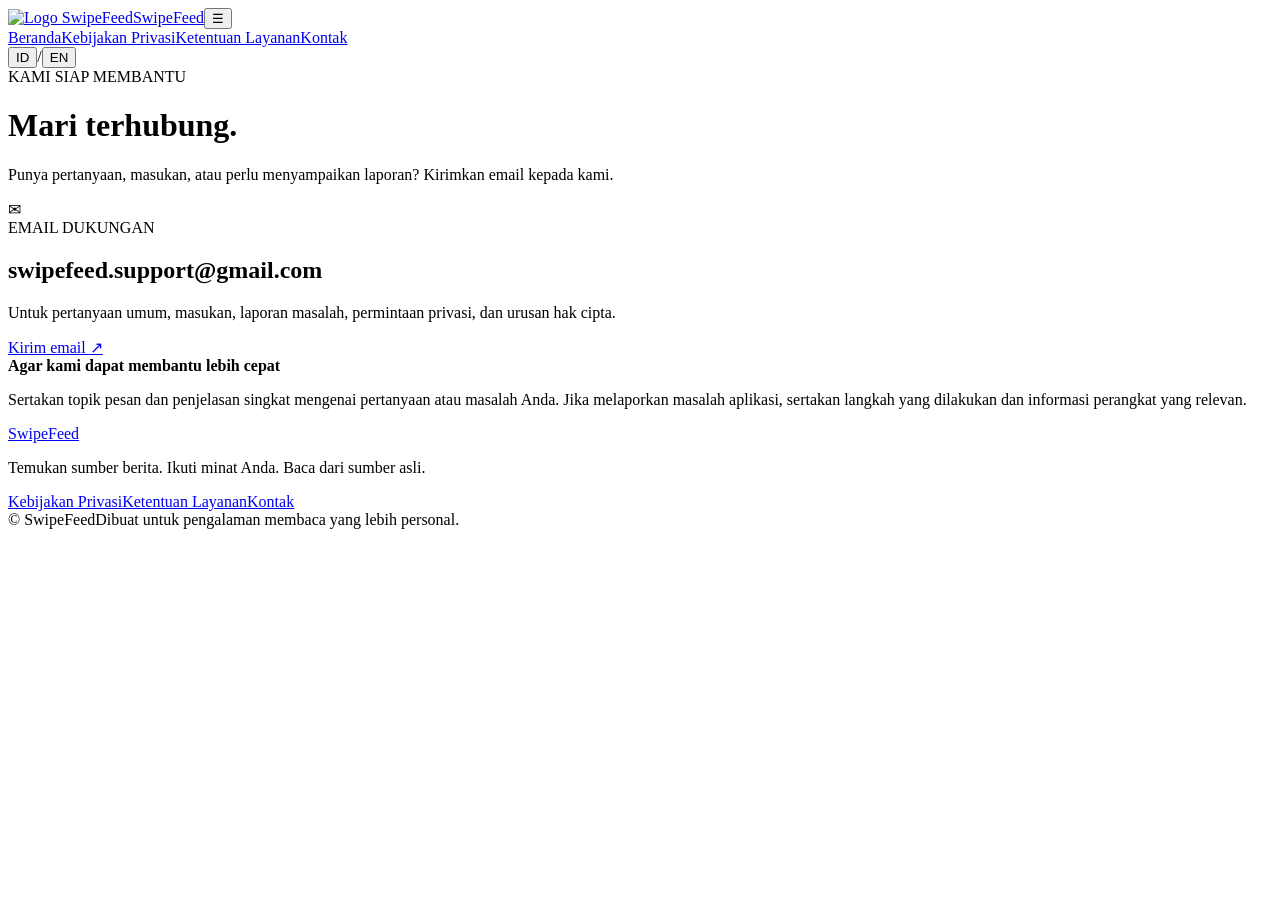
==== contact.html @ 6295bd72 "Add files via upload" ====
<!doctype html><html lang="id"><head><meta charset="utf-8"><meta name="viewport" content="width=device-width, initial-scale=1"><meta name="theme-color" content="#ff6900"><meta name="description" content="Hubungi tim SwipeFeed."><title>Contact — SwipeFeed</title><link rel="icon" type="image/webp" href="assets/swipefeed-logo.webp"><link rel="stylesheet" href="assets/style.css"><script defer src="assets/site.js"></script></head><body>
<header class="site-header"><a class="brand" href="index.html"><img src="assets/swipefeed-logo.webp" alt="Logo SwipeFeed"><span>SwipeFeed</span></a><button class="menu-toggle" aria-label="Open navigation" aria-expanded="false">☰</button><nav class="main-nav"><a href="index.html" data-i18n="nav_home">Beranda</a><a href="privacy.html" data-i18n="nav_privacy">Kebijakan Privasi</a><a href="terms.html" data-i18n="nav_terms">Ketentuan Layanan</a><a class="active" href="contact.html" data-i18n="nav_contact">Kontak</a></nav><div class="language-switch"><button data-lang="id" class="selected">ID</button><span>/</span><button data-lang="en">EN</button></div></header>
<main class="contact-wrap wrap"><div class="legal-intro"><div class="eyebrow" data-i18n="contact_eyebrow">KAMI SIAP MEMBANTU</div><h1 data-i18n="contact_title">Mari terhubung.</h1><p data-i18n="contact_intro">Punya pertanyaan, masukan, atau perlu menyampaikan laporan? Kirimkan email kepada kami.</p></div><section class="contact-card"><div class="contact-symbol">✉</div><div><span class="contact-label" data-i18n="email_label">EMAIL DUKUNGAN</span><h2>swipefeed.support@gmail.com</h2><p data-i18n="email_desc">Untuk pertanyaan umum, masukan, laporan masalah, permintaan privasi, dan urusan hak cipta.</p><a class="button button-primary" href="mailto:swipefeed.support@gmail.com" data-i18n="send_email">Kirim email <span aria-hidden="true">↗</span></a></div></section><div class="contact-note"><strong data-i18n="contact_note_title">Agar kami dapat membantu lebih cepat</strong><p data-i18n="contact_note_desc">Sertakan topik pesan dan penjelasan singkat mengenai pertanyaan atau masalah Anda. Jika melaporkan masalah aplikasi, sertakan langkah yang dilakukan dan informasi perangkat yang relevan.</p></div></main>
<footer class="site-footer"><div class="wrap footer-main"><a class="brand footer-brand" href="index.html"><img src="assets/swipefeed-logo.webp" alt=""><span>SwipeFeed</span></a><p data-i18n="footer_desc">Temukan sumber berita. Ikuti minat Anda. Baca dari sumber asli.</p><div class="footer-links"><a href="privacy.html" data-i18n="nav_privacy">Kebijakan Privasi</a><a href="terms.html" data-i18n="nav_terms">Ketentuan Layanan</a><a href="contact.html" data-i18n="nav_contact">Kontak</a></div></div><div class="wrap footer-bottom"><span>© <span id="year"></span> SwipeFeed</span><span data-i18n="footer_rights">Dibuat untuk pengalaman membaca yang lebih personal.</span></div></footer></body></html>
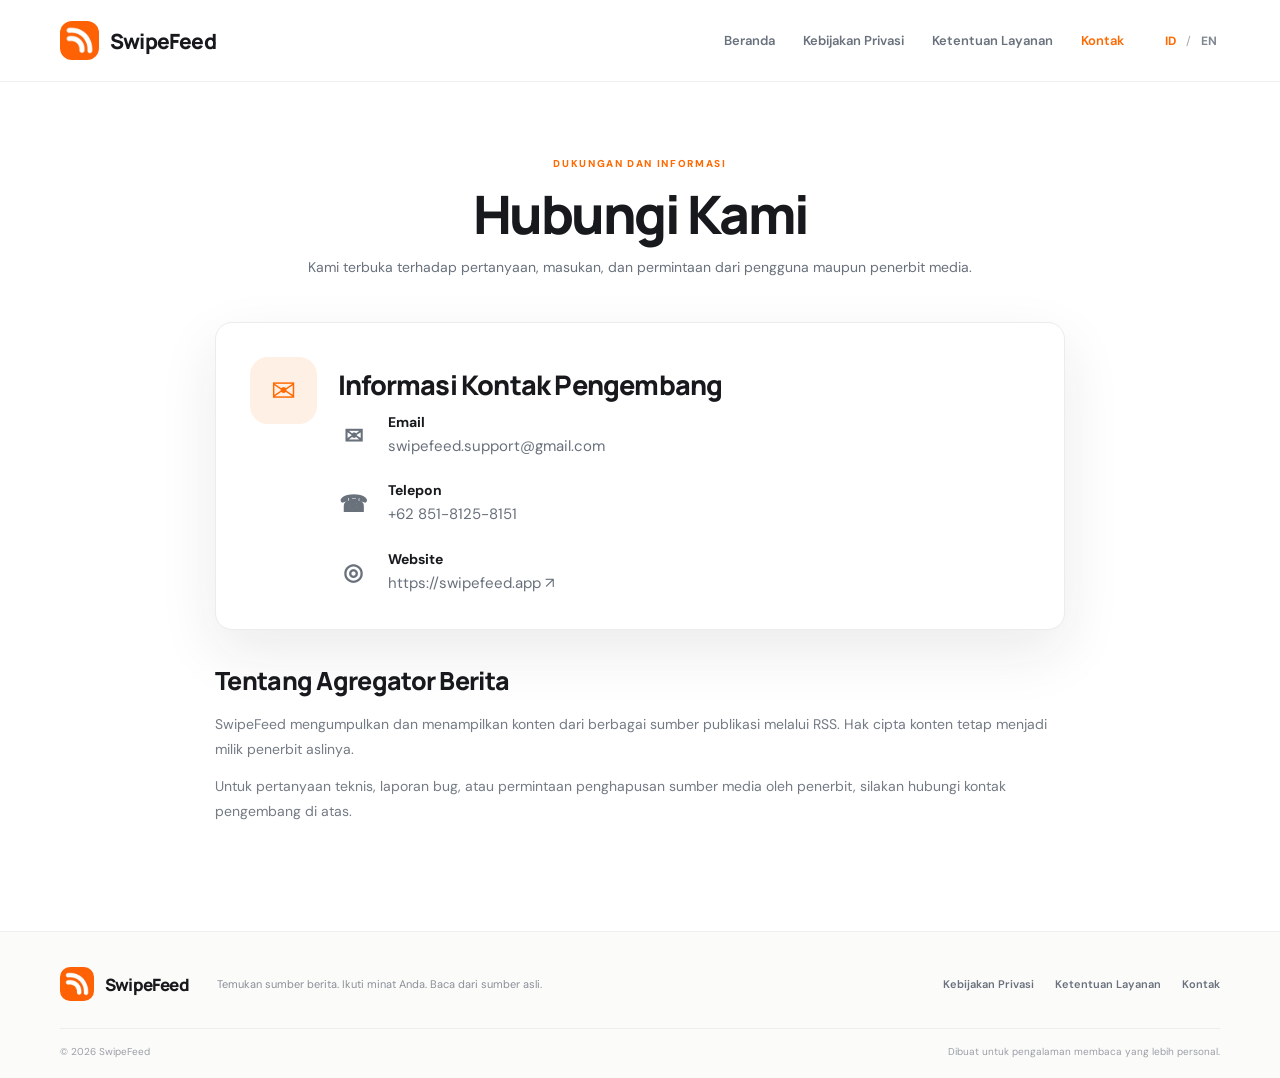
==== commit aec36087: "Add files via upload" ====
--- a/contact.html
+++ b/contact.html
@@ -1,4 +1,4 @@
 <!doctype html><html lang="id"><head><meta charset="utf-8"><meta name="viewport" content="width=device-width, initial-scale=1"><meta name="theme-color" content="#ff6900"><meta name="description" content="Hubungi tim SwipeFeed."><title>Contact — SwipeFeed</title><link rel="icon" type="image/webp" href="assets/swipefeed-logo.webp"><link rel="stylesheet" href="assets/style.css"><script defer src="assets/site.js"></script></head><body>
 <header class="site-header"><a class="brand" href="index.html"><img src="assets/swipefeed-logo.webp" alt="Logo SwipeFeed"><span>SwipeFeed</span></a><button class="menu-toggle" aria-label="Open navigation" aria-expanded="false">☰</button><nav class="main-nav"><a href="index.html" data-i18n="nav_home">Beranda</a><a href="privacy.html" data-i18n="nav_privacy">Kebijakan Privasi</a><a href="terms.html" data-i18n="nav_terms">Ketentuan Layanan</a><a class="active" href="contact.html" data-i18n="nav_contact">Kontak</a></nav><div class="language-switch"><button data-lang="id" class="selected">ID</button><span>/</span><button data-lang="en">EN</button></div></header>
-<main class="contact-wrap wrap"><div class="legal-intro"><div class="eyebrow" data-i18n="contact_eyebrow">KAMI SIAP MEMBANTU</div><h1 data-i18n="contact_title">Mari terhubung.</h1><p data-i18n="contact_intro">Punya pertanyaan, masukan, atau perlu menyampaikan laporan? Kirimkan email kepada kami.</p></div><section class="contact-card"><div class="contact-symbol">✉</div><div><span class="contact-label" data-i18n="email_label">EMAIL DUKUNGAN</span><h2>swipefeed.support@gmail.com</h2><p data-i18n="email_desc">Untuk pertanyaan umum, masukan, laporan masalah, permintaan privasi, dan urusan hak cipta.</p><a class="button button-primary" href="mailto:swipefeed.support@gmail.com" data-i18n="send_email">Kirim email <span aria-hidden="true">↗</span></a></div></section><div class="contact-note"><strong data-i18n="contact_note_title">Agar kami dapat membantu lebih cepat</strong><p data-i18n="contact_note_desc">Sertakan topik pesan dan penjelasan singkat mengenai pertanyaan atau masalah Anda. Jika melaporkan masalah aplikasi, sertakan langkah yang dilakukan dan informasi perangkat yang relevan.</p></div></main>
+<main class="contact-wrap wrap"><div class="legal-intro"><div class="eyebrow" data-i18n="contact_eyebrow">DUKUNGAN DAN INFORMASI</div><h1 data-i18n="contact_title">Hubungi Kami</h1><p data-i18n="contact_intro">Kami terbuka terhadap pertanyaan, masukan, dan permintaan dari pengguna maupun penerbit media.</p></div><section class="contact-card"><div class="contact-symbol" aria-hidden="true">✉</div><div class="contact-card-content"><h2 class="contact-section-title" data-i18n="contact_details_title">Informasi Kontak Pengembang</h2><div class="contact-methods"><div class="contact-method"><span class="contact-method-icon" aria-hidden="true">✉</span><div><span class="contact-label" data-i18n="email_label">Email</span><a class="contact-value" href="mailto:swipefeed.support@gmail.com">swipefeed.support@gmail.com</a></div></div><div class="contact-method"><span class="contact-method-icon" aria-hidden="true">☎</span><div><span class="contact-label" data-i18n="phone_label">Telepon</span><a class="contact-value" href="tel:+6285181258151">+62 851-8125-8151</a></div></div><div class="contact-method"><span class="contact-method-icon" aria-hidden="true">◎</span><div><span class="contact-label" data-i18n="website_label">Website</span><a class="contact-value" href="https://swipefeed.app" target="_blank" rel="noopener noreferrer">https://swipefeed.app <span aria-hidden="true">↗</span></a></div></div></div></div></section><section class="contact-note"><h2 data-i18n="about_aggregator_title">Tentang Agregator Berita</h2><p data-i18n="about_aggregator_desc">SwipeFeed mengumpulkan dan menampilkan konten dari berbagai sumber publikasi melalui RSS. Hak cipta konten tetap menjadi milik penerbit aslinya.</p><p data-i18n="publisher_contact_desc">Untuk pertanyaan teknis, laporan bug, atau permintaan penghapusan sumber media oleh penerbit, silakan hubungi kontak pengembang di atas.</p></section></main>
 <footer class="site-footer"><div class="wrap footer-main"><a class="brand footer-brand" href="index.html"><img src="assets/swipefeed-logo.webp" alt=""><span>SwipeFeed</span></a><p data-i18n="footer_desc">Temukan sumber berita. Ikuti minat Anda. Baca dari sumber asli.</p><div class="footer-links"><a href="privacy.html" data-i18n="nav_privacy">Kebijakan Privasi</a><a href="terms.html" data-i18n="nav_terms">Ketentuan Layanan</a><a href="contact.html" data-i18n="nav_contact">Kontak</a></div></div><div class="wrap footer-bottom"><span>© <span id="year"></span> SwipeFeed</span><span data-i18n="footer_rights">Dibuat untuk pengalaman membaca yang lebih personal.</span></div></footer></body></html>
--- a/assets/style.css
+++ b/assets/style.css
@@ -0,0 +1,26 @@
+@import url('https://fonts.googleapis.com/css2?family=DM+Sans:wght@400;500;600;700&family=Manrope:wght@400;500;600;700;800&display=swap');
+:root{--orange:#ff6900;--orange-dark:#e95f00;--ink:#17191d;--muted:#69717c;--line:#e9e9e9;--soft:#f7f7f6;--white:#fff;--navy:#171b28;--max:1160px;--shadow:0 22px 60px rgba(28,30,35,.09)}
+*{box-sizing:border-box}html{scroll-behavior:smooth}body{margin:0;background:#fff;color:var(--ink);font-family:'DM Sans',Arial,sans-serif;-webkit-font-smoothing:antialiased}a{color:inherit;text-decoration:none}.wrap{width:min(var(--max),calc(100% - 48px));margin-inline:auto}.site-header{height:82px;padding:0 max(24px,calc((100vw - var(--max))/2));display:flex;align-items:center;gap:38px;border-bottom:1px solid rgba(20,20,20,.06);background:rgba(255,255,255,.94);position:sticky;top:0;z-index:20;backdrop-filter:blur(16px)}.brand{display:inline-flex;align-items:center;gap:11px;font:800 21px Manrope,sans-serif;letter-spacing:-.8px;white-space:nowrap}.brand img{width:39px;height:39px;border-radius:12px;object-fit:cover}.main-nav{display:flex;align-items:center;gap:28px;margin-left:auto}.main-nav a,.footer-links a{font-size:13px;font-weight:600;color:#69717c;transition:color .2s}.main-nav a:hover,.main-nav a.active,.footer-links a:hover{color:var(--orange)}.language-switch{display:flex;align-items:center;gap:7px;font-size:12px;color:#a2a6ac}.language-switch button{border:0;background:transparent;padding:7px 3px;color:#818791;font:700 12px 'DM Sans';cursor:pointer}.language-switch button.selected{color:var(--orange)}.menu-toggle{display:none;border:0;background:transparent;font-size:22px;color:var(--ink)}
+.hero{min-height:570px;display:grid;grid-template-columns:1.1fr .9fr;align-items:center;gap:50px;padding-block:75px 85px}.hero-copy{max-width:600px}.eyebrow{display:flex;align-items:center;gap:9px;color:var(--orange);font-size:10px;font-weight:800;letter-spacing:1.65px;text-transform:uppercase}.eyebrow-dot,.tiny-dot{width:7px;height:7px;border-radius:50%;background:var(--orange);display:inline-block}.hero h1,.legal-intro h1{font:800 clamp(43px,5.2vw,67px)/1.12 Manrope,sans-serif;letter-spacing:-3.5px;margin:23px 0 20px}.hero h1 em,.source-inner h2 em{font-style:normal;color:var(--orange)}.hero-lead{font-size:17px;line-height:1.8;color:var(--muted);max-width:535px;margin:0}.hero-actions{display:flex;gap:12px;flex-wrap:wrap;margin-top:32px}.button{min-height:49px;display:inline-flex;align-items:center;justify-content:center;gap:12px;border-radius:9px;padding:0 22px;font-size:13px;font-weight:700;transition:transform .2s,background .2s}.button:hover{transform:translateY(-2px)}.button-primary{background:var(--orange);color:white;box-shadow:0 8px 18px rgba(255,105,0,.2)}.button-primary:hover{background:var(--orange-dark)}.button-secondary{border:1px solid #dedfe1;color:#25282d;background:white}.button-light{background:#fff;color:#20232a}.disabled-link{opacity:.82;cursor:not-allowed}.availability{font-size:11px;color:#9a9fa6;margin:12px 0 0 2px}.hero-art{height:385px;position:relative;display:grid;place-items:center}.logo-glow{width:220px;height:220px;border-radius:45px;overflow:hidden;box-shadow:0 28px 70px rgba(255,105,0,.24);transform:rotate(-5deg);z-index:2}.logo-glow img{width:100%;height:100%;display:block}.orbit{position:absolute;border:1px solid rgba(255,105,0,.16);border-radius:50%;width:340px;height:340px}.orbit-two{width:440px;height:440px;border-color:rgba(255,105,0,.09)}.float-tag{position:absolute;z-index:3;background:#fff;border:1px solid #f0efed;border-radius:12px;padding:12px 16px;box-shadow:var(--shadow);font-size:12px;font-weight:700}.tag-top{top:54px;right:12px}.tag-top b{color:var(--orange);font-size:17px;margin-left:7px}.tag-bottom{bottom:48px;left:5px;display:flex;align-items:center;gap:9px}.tag-bottom .tiny-dot{width:6px;height:6px}
+.trust-strip{border-block:1px solid #f0f0ef;background:#fcfcfb}.trust-inner{min-height:76px;display:flex;align-items:center;justify-content:center;gap:34px;color:#777e87;font-size:12px;font-weight:600}.trust-inner i{width:4px;height:4px;background:var(--orange);border-radius:50%}.section{padding-block:105px 112px}.section-heading{text-align:center;max-width:660px;margin:0 auto 48px}.section-heading .eyebrow{justify-content:center}.section-heading h2,.download-card h2{font:800 clamp(29px,3.4vw,42px)/1.22 Manrope,sans-serif;letter-spacing:-1.8px;margin:16px 0 13px}.section-heading p{color:var(--muted);font-size:15px;line-height:1.75;margin:0}.feature-grid{display:grid;grid-template-columns:repeat(4,1fr);gap:15px}.feature-card{position:relative;min-height:220px;border:1px solid #ececea;border-radius:15px;padding:25px 22px;background:#fff;transition:transform .2s,box-shadow .2s,border-color .2s;overflow:hidden}.feature-card:hover{transform:translateY(-4px);box-shadow:var(--shadow);border-color:#f5c7a8}.feature-highlight{background:#fffaf6;border-color:#ffe3d1}.feature-icon{width:43px;height:43px;border-radius:12px;background:#f5f5f4;display:grid;place-items:center;font-size:23px;color:#3c424a;margin-bottom:24px}.feature-icon.orange{background:#fff0e5;color:var(--orange)}.feature-card h3{font:700 15px Manrope,sans-serif;margin:0 0 9px;letter-spacing:-.2px}.feature-card p{font-size:12px;line-height:1.7;color:#747b84;margin:0;max-width:245px}.card-index{position:absolute;right:18px;top:19px;color:#c9cbd0;font-size:10px;font-weight:700;letter-spacing:1px}.source-band{background:#171b28;color:#fff;overflow:hidden}.source-inner{min-height:350px;display:flex;align-items:center;justify-content:space-between;gap:40px;padding-block:65px}.source-inner>div:first-child{max-width:610px}.eyebrow.light{color:#ff9b5b}.source-inner h2{font:800 clamp(32px,4vw,47px)/1.2 Manrope,sans-serif;letter-spacing:-2px;margin:16px 0}.source-inner p{max-width:560px;color:#b9bdc6;font-size:14px;line-height:1.8;margin:0}.source-mark{display:flex;flex-direction:column;align-items:center;gap:10px;margin-right:8%;font:800 17px Manrope}.source-mark img{width:105px;height:105px;border-radius:25px;box-shadow:0 15px 50px rgba(255,105,0,.2)}.source-mark small{font:500 10px 'DM Sans';color:#9fa5b0}.download-section{padding-block:75px}.download-card{border-radius:19px;padding:45px 52px;background:linear-gradient(120deg,#ff6900,#ff8533);color:#fff;display:flex;align-items:center;justify-content:space-between;gap:35px}.download-card .eyebrow{color:#ffe0ca}.download-card h2{max-width:590px;margin:13px 0 9px}.download-card p{margin:0;color:#fff0e6;font-size:13px;line-height:1.7}
+.site-footer{border-top:1px solid #eee;background:#fbfbfa}.footer-main{padding-block:35px 27px;display:flex;align-items:center;gap:28px}.footer-brand img{width:34px;height:34px;border-radius:10px}.footer-brand{font-size:17px}.footer-main>p{font-size:11px;color:#8a9098;margin:0}.footer-links{margin-left:auto;display:flex;gap:21px;flex-wrap:wrap}.footer-links a{font-size:11px}.footer-bottom{border-top:1px solid #eee;padding-block:16px 20px;display:flex;justify-content:space-between;gap:20px;color:#9a9fa6;font-size:10px}
+.legal-wrap,.contact-wrap{padding-block:75px 95px;max-width:900px}.legal-intro{text-align:center;max-width:700px;margin:0 auto 42px}.legal-intro .eyebrow{justify-content:center}.legal-intro h1{font-size:clamp(36px,5vw,53px);letter-spacing:-2.5px;margin:15px 0 12px}.legal-intro p{color:var(--muted);font-size:14px;line-height:1.7;margin:0}.legal-document{border:1px solid #ececea;border-radius:16px;padding:clamp(24px,5vw,52px);box-shadow:0 8px 35px rgba(25,27,31,.035);color:#424750;font-size:14px;line-height:1.85}.document-brand{font:800 11px Manrope;color:var(--orange);letter-spacing:1.8px}.document-title{font:800 25px/1.3 Manrope;color:var(--ink);letter-spacing:-.7px;margin:6px 0 0}.document-date{font-size:12px;color:#8c929a;margin:9px 0 27px!important}.legal-document p{margin:0 0 17px}.legal-document h3{font:800 16px/1.5 Manrope;color:#22262d;margin:31px 0 12px;padding-top:4px}.legal-document h4{font:700 12px/1.6 Manrope;color:#31363d;margin:22px 0 7px}.legal-document ul{padding-left:23px;margin:0 0 19px}.legal-document li{padding-left:3px;margin:4px 0}.legal-document a{color:var(--orange);text-decoration:underline;text-underline-offset:3px;overflow-wrap:anywhere}.loading-state,.load-error{color:#858b93}.legal-help{display:flex;justify-content:center;gap:8px;margin-top:25px;font-size:12px;color:#818791}.legal-help a{color:var(--orange);font-weight:700}.contact-wrap{max-width:850px}.contact-card{display:grid;grid-template-columns:80px 1fr;gap:27px;align-items:start;border:1px solid #ececea;border-radius:17px;padding:36px;background:#fff;box-shadow:var(--shadow)}.contact-symbol{width:67px;height:67px;border-radius:18px;background:#fff0e5;color:var(--orange);display:grid;place-items:center;font-size:30px}.contact-label{font-size:10px;letter-spacing:1.4px;color:var(--orange);font-weight:800}.contact-card h2{font:800 clamp(20px,3vw,27px) Manrope;letter-spacing:-.8px;margin:9px 0 10px;overflow-wrap:anywhere}.contact-card p,.contact-note p{font-size:13px;line-height:1.8;color:#747b84;margin:0 0 21px}.contact-note{padding:27px 8px 0}.contact-note strong{font:700 14px Manrope}.contact-note p{margin:8px 0 0}.contact-card .button{margin-top:2px}
+@media(max-width:900px){.site-header{gap:20px}.main-nav{gap:17px}.main-nav a{font-size:11px}.hero{gap:20px}.feature-grid{grid-template-columns:repeat(2,1fr)}.footer-main{flex-wrap:wrap}.footer-links{margin-left:0;width:100%}}
+@media(max-width:680px){.wrap{width:min(var(--max),calc(100% - 36px))}.site-header{height:70px;padding-inline:18px;gap:13px}.brand{font-size:19px}.brand img{width:35px;height:35px}.menu-toggle{display:block;margin-left:auto;order:2}.language-switch{order:3}.main-nav{display:none;position:absolute;top:69px;left:0;right:0;margin:0;padding:16px 20px 20px;background:#fff;border-bottom:1px solid #eee;box-shadow:0 15px 25px rgba(0,0,0,.06);align-items:stretch;gap:0;flex-direction:column}.main-nav.open{display:flex}.main-nav a{padding:12px 4px;font-size:13px}.hero{min-height:auto;grid-template-columns:1fr;padding-block:62px 48px;gap:12px}.hero h1{font-size:45px;letter-spacing:-2.5px;margin-top:19px}.hero-lead{font-size:15px}.hero-art{height:285px;margin-top:4px}.logo-glow{width:158px;height:158px;border-radius:34px}.orbit{width:250px;height:250px}.orbit-two{width:310px;height:310px}.tag-top{top:27px;right:9%}.tag-bottom{bottom:25px;left:8%}.trust-inner{min-height:70px;gap:12px;font-size:9px;justify-content:space-between}.trust-inner i{width:3px;height:3px;flex-shrink:0}.section{padding-block:75px}.section-heading{margin-bottom:30px}.section-heading h2{font-size:30px}.section-heading p{font-size:13px}.feature-grid{gap:10px}.feature-card{min-height:215px;padding:19px 15px}.feature-icon{width:38px;height:38px;margin-bottom:19px}.feature-card h3{font-size:13px}.feature-card p{font-size:11px}.card-index{right:12px;top:13px}.source-inner{min-height:0;display:block;padding-block:57px}.source-inner h2{font-size:34px}.source-inner p{font-size:13px}.source-mark{margin:34px auto 0}.source-mark img{width:78px;height:78px;border-radius:19px}.download-section{padding-block:45px}.download-card{padding:30px 24px;display:block}.download-card h2{font-size:30px}.download-card .button{margin-top:23px}.footer-main{padding-block:28px;gap:15px}.footer-main>p{width:100%;line-height:1.7}.footer-links{gap:16px}.footer-bottom{font-size:9px;line-height:1.6}.legal-wrap,.contact-wrap{padding-block:55px 70px}.legal-intro{margin-bottom:30px}.legal-intro h1{font-size:38px}.legal-document{padding:23px 19px;font-size:13px;line-height:1.8}.document-title{font-size:21px}.legal-document h3{font-size:14px;margin-top:26px}.legal-help{flex-wrap:wrap;text-align:center;line-height:1.7}.contact-card{grid-template-columns:1fr;padding:25px;gap:17px}.contact-symbol{width:54px;height:54px;border-radius:15px}.contact-card h2{font-size:21px}}
+@media(prefers-reduced-motion:reduce){*{scroll-behavior:auto!important;transition:none!important}}
+
+/* Contact page: keep the existing site card language, without decorative dividers. */
+.contact-card{grid-template-columns:64px 1fr;gap:24px;padding:34px}
+.contact-card-content{min-width:0}
+.contact-section-title,.contact-note h2{font:800 clamp(20px,2.5vw,25px)/1.35 Manrope,sans-serif;letter-spacing:-.7px;margin:0 0 25px;color:var(--ink)}
+.contact-methods{display:grid;gap:23px}
+.contact-method{display:grid;grid-template-columns:34px minmax(0,1fr);align-items:center;gap:16px}
+.contact-method-icon{width:30px;height:30px;display:grid;place-items:center;color:var(--muted);font-size:23px;font-weight:600}
+.contact-method>div{display:grid;gap:4px;min-width:0}
+.contact-method .contact-label{font-size:14px;letter-spacing:0;color:var(--ink);font-weight:700}
+.contact-value{font-size:15px;line-height:1.55;color:var(--muted);overflow-wrap:anywhere;text-decoration:none;transition:color .2s}
+.contact-value:hover{color:var(--orange)}
+.contact-note{padding:34px 0 0}
+.contact-note h2{margin:0 0 14px}
+.contact-note p{font-size:14px;line-height:1.8;margin:0 0 12px}
+@media(max-width:680px){.contact-card{grid-template-columns:1fr;padding:25px;gap:18px}.contact-card-content{min-width:0}.contact-section-title,.contact-note h2{font-size:21px;margin-bottom:20px}.contact-methods{gap:20px}.contact-value{font-size:14px}.contact-note{padding-top:29px}.contact-note p{font-size:13px}}
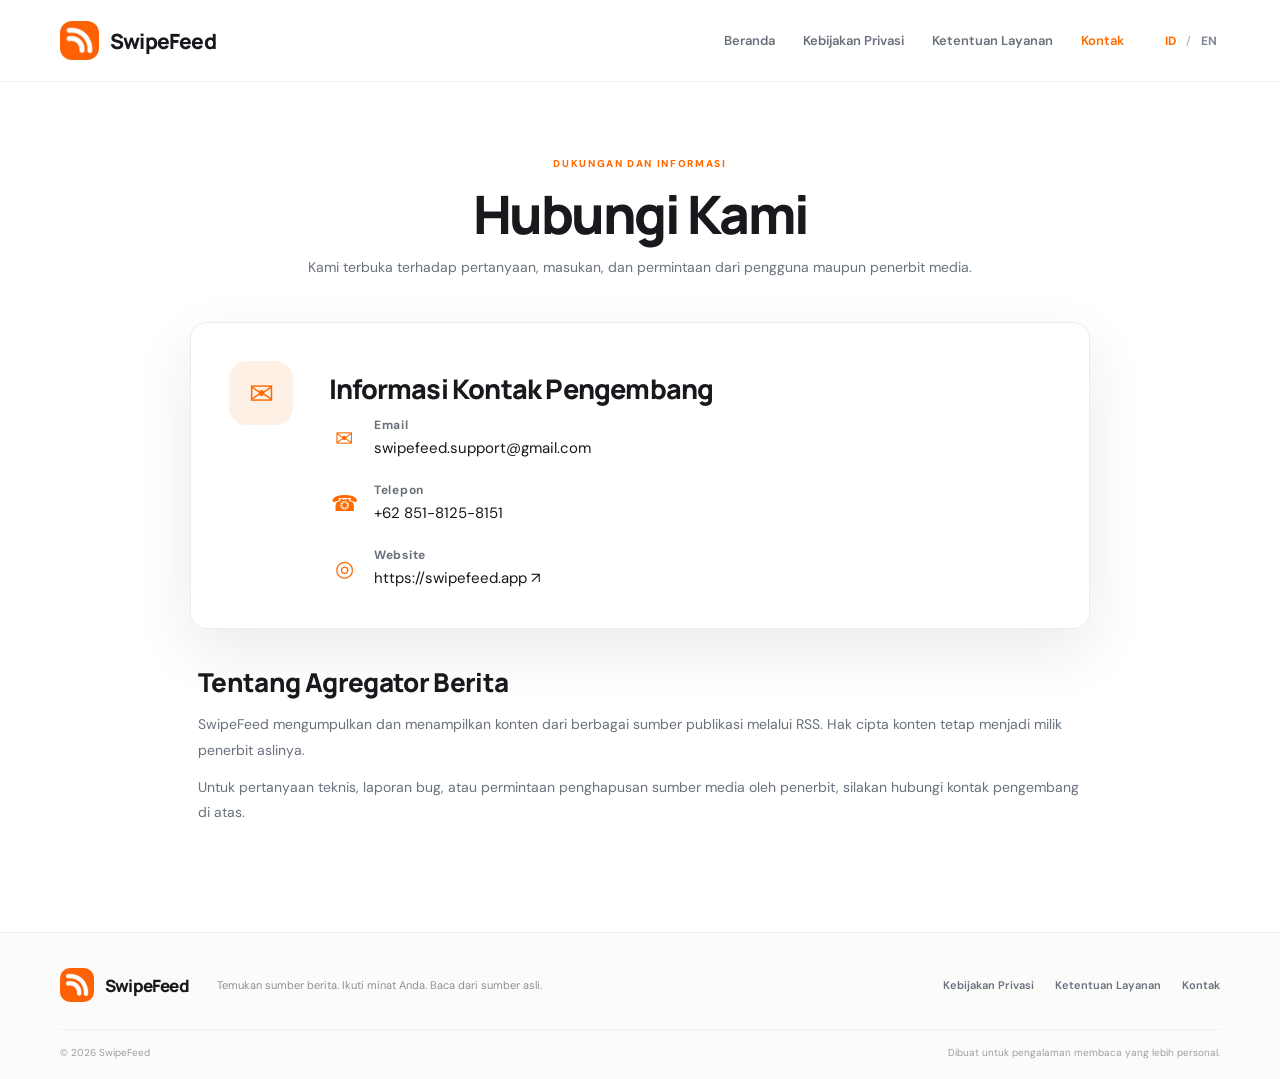
==== commit 95505fe8: "Add files via upload" ====
--- a/contact.html
+++ b/contact.html
@@ -1,4 +1,4 @@
 <!doctype html><html lang="id"><head><meta charset="utf-8"><meta name="viewport" content="width=device-width, initial-scale=1"><meta name="theme-color" content="#ff6900"><meta name="description" content="Hubungi tim SwipeFeed."><title>Contact — SwipeFeed</title><link rel="icon" type="image/webp" href="assets/swipefeed-logo.webp"><link rel="stylesheet" href="assets/style.css"><script defer src="assets/site.js"></script></head><body>
 <header class="site-header"><a class="brand" href="index.html"><img src="assets/swipefeed-logo.webp" alt="Logo SwipeFeed"><span>SwipeFeed</span></a><button class="menu-toggle" aria-label="Open navigation" aria-expanded="false">☰</button><nav class="main-nav"><a href="index.html" data-i18n="nav_home">Beranda</a><a href="privacy.html" data-i18n="nav_privacy">Kebijakan Privasi</a><a href="terms.html" data-i18n="nav_terms">Ketentuan Layanan</a><a class="active" href="contact.html" data-i18n="nav_contact">Kontak</a></nav><div class="language-switch"><button data-lang="id" class="selected">ID</button><span>/</span><button data-lang="en">EN</button></div></header>
-<main class="contact-wrap wrap"><div class="legal-intro"><div class="eyebrow" data-i18n="contact_eyebrow">DUKUNGAN DAN INFORMASI</div><h1 data-i18n="contact_title">Hubungi Kami</h1><p data-i18n="contact_intro">Kami terbuka terhadap pertanyaan, masukan, dan permintaan dari pengguna maupun penerbit media.</p></div><section class="contact-card"><div class="contact-symbol" aria-hidden="true">✉</div><div class="contact-card-content"><h2 class="contact-section-title" data-i18n="contact_details_title">Informasi Kontak Pengembang</h2><div class="contact-methods"><div class="contact-method"><span class="contact-method-icon" aria-hidden="true">✉</span><div><span class="contact-label" data-i18n="email_label">Email</span><a class="contact-value" href="mailto:swipefeed.support@gmail.com">swipefeed.support@gmail.com</a></div></div><div class="contact-method"><span class="contact-method-icon" aria-hidden="true">☎</span><div><span class="contact-label" data-i18n="phone_label">Telepon</span><a class="contact-value" href="tel:+6285181258151">+62 851-8125-8151</a></div></div><div class="contact-method"><span class="contact-method-icon" aria-hidden="true">◎</span><div><span class="contact-label" data-i18n="website_label">Website</span><a class="contact-value" href="https://swipefeed.app" target="_blank" rel="noopener noreferrer">https://swipefeed.app <span aria-hidden="true">↗</span></a></div></div></div></div></section><section class="contact-note"><h2 data-i18n="about_aggregator_title">Tentang Agregator Berita</h2><p data-i18n="about_aggregator_desc">SwipeFeed mengumpulkan dan menampilkan konten dari berbagai sumber publikasi melalui RSS. Hak cipta konten tetap menjadi milik penerbit aslinya.</p><p data-i18n="publisher_contact_desc">Untuk pertanyaan teknis, laporan bug, atau permintaan penghapusan sumber media oleh penerbit, silakan hubungi kontak pengembang di atas.</p></section></main>
+<main class="contact-wrap wrap"><div class="legal-intro"><div class="eyebrow" data-i18n="contact_eyebrow">DUKUNGAN DAN INFORMASI</div><h1 data-i18n="contact_title">Hubungi Kami</h1><p data-i18n="contact_intro">Kami terbuka terhadap pertanyaan, masukan, dan permintaan dari pengguna maupun penerbit media.</p></div><section class="contact-card"><div class="contact-symbol" aria-hidden="true">✉</div><div class="contact-card-content"><h2 class="contact-section-title" data-i18n="contact_details_title">Informasi Kontak Pengembang</h2><div class="contact-methods"><div class="contact-method"><span class="contact-method-icon" aria-hidden="true">✉</span><div class="contact-method-details"><span class="contact-label" data-i18n="email_label">Email</span><a class="contact-value" href="mailto:swipefeed.support@gmail.com">swipefeed.support@gmail.com</a></div></div><div class="contact-method"><span class="contact-method-icon" aria-hidden="true">☎</span><div class="contact-method-details"><span class="contact-label" data-i18n="phone_label">Telepon</span><a class="contact-value" href="tel:+6285181258151">+62 851-8125-8151</a></div></div><div class="contact-method"><span class="contact-method-icon" aria-hidden="true">◎</span><div class="contact-method-details"><span class="contact-label" data-i18n="website_label">Website</span><a class="contact-value" href="https://swipefeed.app" target="_blank" rel="noopener noreferrer">https://swipefeed.app <span aria-hidden="true">↗</span></a></div></div></div></div></section><section class="contact-note"><h2 data-i18n="about_aggregator_title">Tentang Agregator Berita</h2><p data-i18n="about_aggregator_desc">SwipeFeed mengumpulkan dan menampilkan konten dari berbagai sumber publikasi melalui RSS. Hak cipta konten tetap menjadi milik penerbit aslinya.</p><p data-i18n="publisher_contact_desc">Untuk pertanyaan teknis, laporan bug, atau permintaan penghapusan sumber media oleh penerbit, silakan hubungi kontak pengembang di atas.</p></section></main>
 <footer class="site-footer"><div class="wrap footer-main"><a class="brand footer-brand" href="index.html"><img src="assets/swipefeed-logo.webp" alt=""><span>SwipeFeed</span></a><p data-i18n="footer_desc">Temukan sumber berita. Ikuti minat Anda. Baca dari sumber asli.</p><div class="footer-links"><a href="privacy.html" data-i18n="nav_privacy">Kebijakan Privasi</a><a href="terms.html" data-i18n="nav_terms">Ketentuan Layanan</a><a href="contact.html" data-i18n="nav_contact">Kontak</a></div></div><div class="wrap footer-bottom"><span>© <span id="year"></span> SwipeFeed</span><span data-i18n="footer_rights">Dibuat untuk pengalaman membaca yang lebih personal.</span></div></footer></body></html>
--- a/assets/style.css
+++ b/assets/style.css
@@ -9,18 +9,33 @@
 @media(max-width:680px){.wrap{width:min(var(--max),calc(100% - 36px))}.site-header{height:70px;padding-inline:18px;gap:13px}.brand{font-size:19px}.brand img{width:35px;height:35px}.menu-toggle{display:block;margin-left:auto;order:2}.language-switch{order:3}.main-nav{display:none;position:absolute;top:69px;left:0;right:0;margin:0;padding:16px 20px 20px;background:#fff;border-bottom:1px solid #eee;box-shadow:0 15px 25px rgba(0,0,0,.06);align-items:stretch;gap:0;flex-direction:column}.main-nav.open{display:flex}.main-nav a{padding:12px 4px;font-size:13px}.hero{min-height:auto;grid-template-columns:1fr;padding-block:62px 48px;gap:12px}.hero h1{font-size:45px;letter-spacing:-2.5px;margin-top:19px}.hero-lead{font-size:15px}.hero-art{height:285px;margin-top:4px}.logo-glow{width:158px;height:158px;border-radius:34px}.orbit{width:250px;height:250px}.orbit-two{width:310px;height:310px}.tag-top{top:27px;right:9%}.tag-bottom{bottom:25px;left:8%}.trust-inner{min-height:70px;gap:12px;font-size:9px;justify-content:space-between}.trust-inner i{width:3px;height:3px;flex-shrink:0}.section{padding-block:75px}.section-heading{margin-bottom:30px}.section-heading h2{font-size:30px}.section-heading p{font-size:13px}.feature-grid{gap:10px}.feature-card{min-height:215px;padding:19px 15px}.feature-icon{width:38px;height:38px;margin-bottom:19px}.feature-card h3{font-size:13px}.feature-card p{font-size:11px}.card-index{right:12px;top:13px}.source-inner{min-height:0;display:block;padding-block:57px}.source-inner h2{font-size:34px}.source-inner p{font-size:13px}.source-mark{margin:34px auto 0}.source-mark img{width:78px;height:78px;border-radius:19px}.download-section{padding-block:45px}.download-card{padding:30px 24px;display:block}.download-card h2{font-size:30px}.download-card .button{margin-top:23px}.footer-main{padding-block:28px;gap:15px}.footer-main>p{width:100%;line-height:1.7}.footer-links{gap:16px}.footer-bottom{font-size:9px;line-height:1.6}.legal-wrap,.contact-wrap{padding-block:55px 70px}.legal-intro{margin-bottom:30px}.legal-intro h1{font-size:38px}.legal-document{padding:23px 19px;font-size:13px;line-height:1.8}.document-title{font-size:21px}.legal-document h3{font-size:14px;margin-top:26px}.legal-help{flex-wrap:wrap;text-align:center;line-height:1.7}.contact-card{grid-template-columns:1fr;padding:25px;gap:17px}.contact-symbol{width:54px;height:54px;border-radius:15px}.contact-card h2{font-size:21px}}
 @media(prefers-reduced-motion:reduce){*{scroll-behavior:auto!important;transition:none!important}}
 
-/* Contact page: keep the existing site card language, without decorative dividers. */
-.contact-card{grid-template-columns:64px 1fr;gap:24px;padding:34px}
+
+/* Contact page layout */
+.contact-wrap{max-width:900px}
+.contact-card{display:grid;grid-template-columns:72px minmax(0,1fr);align-items:start;gap:28px;padding:38px}
 .contact-card-content{min-width:0}
-.contact-section-title,.contact-note h2{font:800 clamp(20px,2.5vw,25px)/1.35 Manrope,sans-serif;letter-spacing:-.7px;margin:0 0 25px;color:var(--ink)}
-.contact-methods{display:grid;gap:23px}
-.contact-method{display:grid;grid-template-columns:34px minmax(0,1fr);align-items:center;gap:16px}
-.contact-method-icon{width:30px;height:30px;display:grid;place-items:center;color:var(--muted);font-size:23px;font-weight:600}
-.contact-method>div{display:grid;gap:4px;min-width:0}
-.contact-method .contact-label{font-size:14px;letter-spacing:0;color:var(--ink);font-weight:700}
-.contact-value{font-size:15px;line-height:1.55;color:var(--muted);overflow-wrap:anywhere;text-decoration:none;transition:color .2s}
+.contact-symbol{width:64px;height:64px;display:grid;place-items:center;flex:0 0 64px}
+.contact-section-title,.contact-note h2{font:800 clamp(21px,2.5vw,26px)/1.35 Manrope,sans-serif;letter-spacing:-.65px;color:var(--ink)}
+.contact-section-title{margin:2px 0 24px}
+.contact-methods{display:flex;flex-direction:column;gap:22px}
+.contact-method{display:flex;align-items:center;gap:15px;min-width:0}
+.contact-method-icon{width:30px;height:30px;flex:0 0 30px;display:grid;place-items:center;color:var(--orange);font-size:22px;line-height:1}
+.contact-method-details{display:flex!important;flex-direction:column!important;align-items:flex-start;gap:3px;min-width:0}
+.contact-method .contact-label{display:block;font-size:12px;line-height:1.4;letter-spacing:.7px;color:var(--muted);font-weight:700}
+.contact-value{display:inline-block;max-width:100%;font-size:15px;line-height:1.55;color:var(--ink);overflow-wrap:anywhere;text-decoration:none;transition:color .2s}
 .contact-value:hover{color:var(--orange)}
-.contact-note{padding:34px 0 0}
-.contact-note h2{margin:0 0 14px}
-.contact-note p{font-size:14px;line-height:1.8;margin:0 0 12px}
-@media(max-width:680px){.contact-card{grid-template-columns:1fr;padding:25px;gap:18px}.contact-card-content{min-width:0}.contact-section-title,.contact-note h2{font-size:21px;margin-bottom:20px}.contact-methods{gap:20px}.contact-value{font-size:14px}.contact-note{padding-top:29px}.contact-note p{font-size:13px}}
+.contact-note{padding:36px 8px 0}
+.contact-note h2{margin:0 0 12px}
+.contact-note p{font-size:14px;line-height:1.8;color:var(--muted);margin:0 0 12px}
+@media(max-width:680px){
+ .contact-wrap{padding-block:55px 70px}
+ .contact-card{grid-template-columns:1fr;gap:18px;padding:25px}
+ .contact-symbol{width:56px;height:56px;flex-basis:56px}
+ .contact-section-title{font-size:21px;margin:0 0 20px}
+ .contact-methods{gap:19px}
+ .contact-method{gap:13px}
+ .contact-value{font-size:14px}
+ .contact-note{padding:29px 0 0}
+ .contact-note h2{font-size:21px}
+ .contact-note p{font-size:13px}
+}
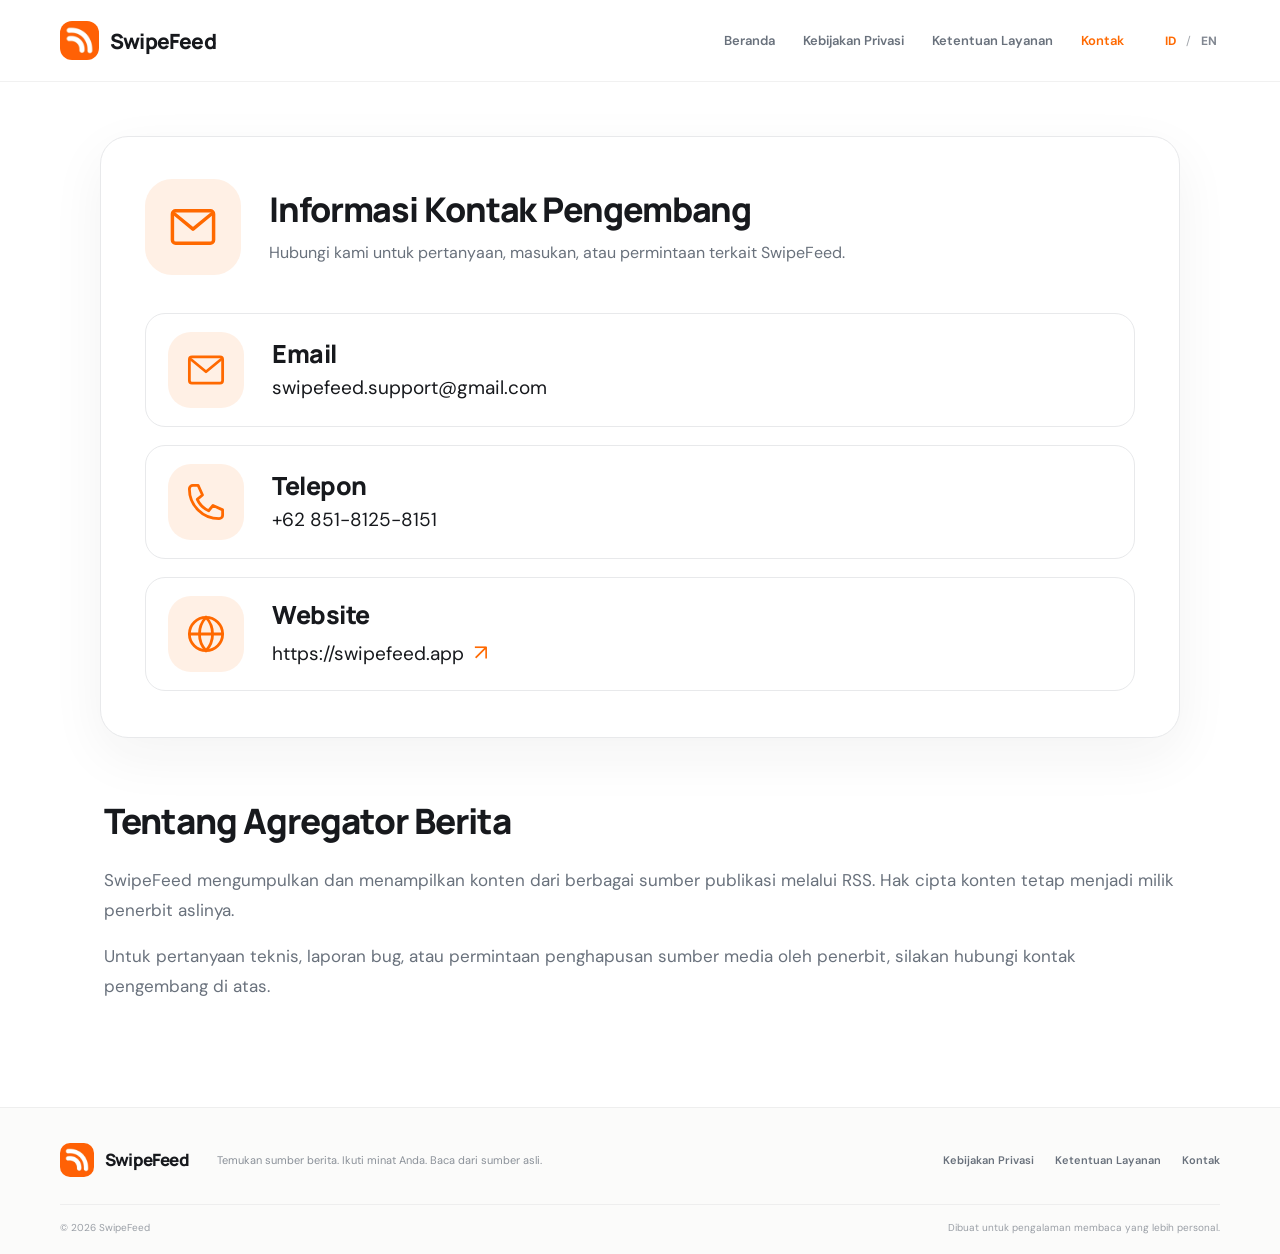
==== commit 7abb1c55: "Add files via upload" ====
--- a/contact.html
+++ b/contact.html
@@ -1,4 +1,37 @@
 <!doctype html><html lang="id"><head><meta charset="utf-8"><meta name="viewport" content="width=device-width, initial-scale=1"><meta name="theme-color" content="#ff6900"><meta name="description" content="Hubungi tim SwipeFeed."><title>Contact — SwipeFeed</title><link rel="icon" type="image/webp" href="assets/swipefeed-logo.webp"><link rel="stylesheet" href="assets/style.css"><script defer src="assets/site.js"></script></head><body>
 <header class="site-header"><a class="brand" href="index.html"><img src="assets/swipefeed-logo.webp" alt="Logo SwipeFeed"><span>SwipeFeed</span></a><button class="menu-toggle" aria-label="Open navigation" aria-expanded="false">☰</button><nav class="main-nav"><a href="index.html" data-i18n="nav_home">Beranda</a><a href="privacy.html" data-i18n="nav_privacy">Kebijakan Privasi</a><a href="terms.html" data-i18n="nav_terms">Ketentuan Layanan</a><a class="active" href="contact.html" data-i18n="nav_contact">Kontak</a></nav><div class="language-switch"><button data-lang="id" class="selected">ID</button><span>/</span><button data-lang="en">EN</button></div></header>
-<main class="contact-wrap wrap"><div class="legal-intro"><div class="eyebrow" data-i18n="contact_eyebrow">DUKUNGAN DAN INFORMASI</div><h1 data-i18n="contact_title">Hubungi Kami</h1><p data-i18n="contact_intro">Kami terbuka terhadap pertanyaan, masukan, dan permintaan dari pengguna maupun penerbit media.</p></div><section class="contact-card"><div class="contact-symbol" aria-hidden="true">✉</div><div class="contact-card-content"><h2 class="contact-section-title" data-i18n="contact_details_title">Informasi Kontak Pengembang</h2><div class="contact-methods"><div class="contact-method"><span class="contact-method-icon" aria-hidden="true">✉</span><div class="contact-method-details"><span class="contact-label" data-i18n="email_label">Email</span><a class="contact-value" href="mailto:swipefeed.support@gmail.com">swipefeed.support@gmail.com</a></div></div><div class="contact-method"><span class="contact-method-icon" aria-hidden="true">☎</span><div class="contact-method-details"><span class="contact-label" data-i18n="phone_label">Telepon</span><a class="contact-value" href="tel:+6285181258151">+62 851-8125-8151</a></div></div><div class="contact-method"><span class="contact-method-icon" aria-hidden="true">◎</span><div class="contact-method-details"><span class="contact-label" data-i18n="website_label">Website</span><a class="contact-value" href="https://swipefeed.app" target="_blank" rel="noopener noreferrer">https://swipefeed.app <span aria-hidden="true">↗</span></a></div></div></div></div></section><section class="contact-note"><h2 data-i18n="about_aggregator_title">Tentang Agregator Berita</h2><p data-i18n="about_aggregator_desc">SwipeFeed mengumpulkan dan menampilkan konten dari berbagai sumber publikasi melalui RSS. Hak cipta konten tetap menjadi milik penerbit aslinya.</p><p data-i18n="publisher_contact_desc">Untuk pertanyaan teknis, laporan bug, atau permintaan penghapusan sumber media oleh penerbit, silakan hubungi kontak pengembang di atas.</p></section></main>
+<main class="contact-wrap wrap">
+  <section class="contact-card" aria-labelledby="contact-title">
+    <div class="contact-card-heading">
+      <div class="contact-symbol" aria-hidden="true">
+        <svg viewBox="0 0 48 48" fill="none" xmlns="http://www.w3.org/2000/svg"><rect x="5" y="9" width="38" height="30" rx="3" stroke="currentColor" stroke-width="3.2"/><path d="M7 12L24 26L41 12" stroke="currentColor" stroke-width="3.2" stroke-linecap="round" stroke-linejoin="round"/></svg>
+      </div>
+      <div class="contact-heading-copy">
+        <h1 id="contact-title" data-i18n="contact_title">Informasi Kontak Pengembang</h1>
+        <p data-i18n="contact_intro">Hubungi kami untuk pertanyaan, masukan, atau permintaan terkait SwipeFeed.</p>
+      </div>
+    </div>
+
+    <div class="contact-methods">
+      <a class="contact-method" href="mailto:swipefeed.support@gmail.com">
+        <span class="contact-method-icon" aria-hidden="true"><svg viewBox="0 0 48 48" fill="none" xmlns="http://www.w3.org/2000/svg"><rect x="5" y="9" width="38" height="30" rx="3" stroke="currentColor" stroke-width="3.2"/><path d="M7 12L24 26L41 12" stroke="currentColor" stroke-width="3.2" stroke-linecap="round" stroke-linejoin="round"/></svg></span>
+        <span class="contact-method-copy"><strong data-i18n="contact_email_title">Email</strong><span>swipefeed.support@gmail.com</span></span>
+      </a>
+      <a class="contact-method" href="tel:+6285181258151">
+        <span class="contact-method-icon" aria-hidden="true"><svg viewBox="0 0 48 48" fill="none" xmlns="http://www.w3.org/2000/svg"><path d="M15 5H9C6.8 5 5 6.8 5 9C5 27.8 20.2 43 39 43C41.2 43 43 41.2 43 39V33L32 28L27 34C20.8 31.2 16.8 27.2 14 21L20 16L15 5Z" stroke="currentColor" stroke-width="3.2" stroke-linecap="round" stroke-linejoin="round"/></svg></span>
+        <span class="contact-method-copy"><strong data-i18n="contact_phone_title">Telepon</strong><span>+62 851-8125-8151</span></span>
+      </a>
+      <a class="contact-method" href="https://swipefeed.app" target="_blank" rel="noopener noreferrer">
+        <span class="contact-method-icon" aria-hidden="true"><svg viewBox="0 0 48 48" fill="none" xmlns="http://www.w3.org/2000/svg"><circle cx="24" cy="24" r="19" stroke="currentColor" stroke-width="3.2"/><path d="M5 24H43M24 5C29 10.2 31.5 16.5 31.5 24C31.5 31.5 29 37.8 24 43C19 37.8 16.5 31.5 16.5 24C16.5 16.5 19 10.2 24 5Z" stroke="currentColor" stroke-width="3.2" stroke-linecap="round"/></svg></span>
+        <span class="contact-method-copy"><strong data-i18n="contact_website_title">Website</strong><span>https://swipefeed.app <span class="contact-external" aria-hidden="true">↗</span></span></span>
+      </a>
+    </div>
+  </section>
+
+  <section class="contact-about" aria-labelledby="contact-about-title">
+    <h2 id="contact-about-title" data-i18n="contact_about_title">Tentang Agregator Berita</h2>
+    <p data-i18n="contact_about_desc">SwipeFeed mengumpulkan dan menampilkan konten dari berbagai sumber publikasi melalui RSS. Hak cipta konten tetap menjadi milik penerbit aslinya.</p>
+    <p data-i18n="contact_publisher_desc">Untuk pertanyaan teknis, laporan bug, atau permintaan penghapusan sumber media oleh penerbit, silakan hubungi kontak pengembang di atas.</p>
+  </section>
+</main>
 <footer class="site-footer"><div class="wrap footer-main"><a class="brand footer-brand" href="index.html"><img src="assets/swipefeed-logo.webp" alt=""><span>SwipeFeed</span></a><p data-i18n="footer_desc">Temukan sumber berita. Ikuti minat Anda. Baca dari sumber asli.</p><div class="footer-links"><a href="privacy.html" data-i18n="nav_privacy">Kebijakan Privasi</a><a href="terms.html" data-i18n="nav_terms">Ketentuan Layanan</a><a href="contact.html" data-i18n="nav_contact">Kontak</a></div></div><div class="wrap footer-bottom"><span>© <span id="year"></span> SwipeFeed</span><span data-i18n="footer_rights">Dibuat untuk pengalaman membaca yang lebih personal.</span></div></footer></body></html>
--- a/assets/style.css
+++ b/assets/style.css
@@ -10,32 +10,44 @@
 @media(prefers-reduced-motion:reduce){*{scroll-behavior:auto!important;transition:none!important}}
 
 
-/* Contact page layout */
-.contact-wrap{max-width:900px}
-.contact-card{display:grid;grid-template-columns:72px minmax(0,1fr);align-items:start;gap:28px;padding:38px}
-.contact-card-content{min-width:0}
-.contact-symbol{width:64px;height:64px;display:grid;place-items:center;flex:0 0 64px}
-.contact-section-title,.contact-note h2{font:800 clamp(21px,2.5vw,26px)/1.35 Manrope,sans-serif;letter-spacing:-.65px;color:var(--ink)}
-.contact-section-title{margin:2px 0 24px}
-.contact-methods{display:flex;flex-direction:column;gap:22px}
-.contact-method{display:flex;align-items:center;gap:15px;min-width:0}
-.contact-method-icon{width:30px;height:30px;flex:0 0 30px;display:grid;place-items:center;color:var(--orange);font-size:22px;line-height:1}
-.contact-method-details{display:flex!important;flex-direction:column!important;align-items:flex-start;gap:3px;min-width:0}
-.contact-method .contact-label{display:block;font-size:12px;line-height:1.4;letter-spacing:.7px;color:var(--muted);font-weight:700}
-.contact-value{display:inline-block;max-width:100%;font-size:15px;line-height:1.55;color:var(--ink);overflow-wrap:anywhere;text-decoration:none;transition:color .2s}
-.contact-value:hover{color:var(--orange)}
-.contact-note{padding:36px 8px 0}
-.contact-note h2{margin:0 0 12px}
-.contact-note p{font-size:14px;line-height:1.8;color:var(--muted);margin:0 0 12px}
+/* Contact page — approved contact-card layout */
+.contact-wrap{max-width:1080px;padding-block:54px 88px}
+.contact-card{display:block;border:1px solid #e8e9eb;border-radius:28px;padding:42px 44px 46px;background:#fff;box-shadow:0 18px 55px rgba(28,30,35,.055)}
+.contact-card-heading{display:flex;align-items:center;gap:28px;margin-bottom:38px}
+.contact-symbol{width:96px;height:96px;flex:0 0 96px;border-radius:27px;background:#fff0e5;color:var(--orange);display:grid;place-items:center}
+.contact-symbol svg{width:52px;height:52px}
+.contact-heading-copy h1{font:800 clamp(25px,3vw,34px)/1.25 Manrope,sans-serif;letter-spacing:-1.1px;margin:0 0 9px;color:var(--ink)}
+.contact-heading-copy p{font-size:16px;line-height:1.65;color:var(--muted);margin:0}
+.contact-methods{display:grid;gap:18px}
+.contact-method{display:flex;align-items:center;gap:28px;min-height:112px;padding:18px 22px;border:1px solid #e8e9eb;border-radius:20px;background:#fff;transition:border-color .18s,box-shadow .18s,transform .18s}
+.contact-method:hover{border-color:#ffd2b5;box-shadow:0 8px 24px rgba(28,30,35,.045);transform:translateY(-1px)}
+.contact-method-icon{width:76px;height:76px;flex:0 0 76px;border-radius:23px;background:#fff0e5;color:var(--orange);display:grid;place-items:center}
+.contact-method-icon svg{width:42px;height:42px}
+.contact-method-copy{display:flex;flex-direction:column;gap:5px;min-width:0}
+.contact-method-copy strong{font:800 25px/1.25 Manrope,sans-serif;letter-spacing:-.5px;color:var(--ink)}
+.contact-method-copy>span{font:400 19px/1.5 'DM Sans',Arial,sans-serif;color:var(--ink);overflow-wrap:anywhere}
+.contact-external{color:var(--orange);font-size:22px;margin-left:5px}
+.contact-about{padding:62px 4px 0}
+.contact-about h2{font:800 clamp(27px,3vw,35px)/1.25 Manrope,sans-serif;letter-spacing:-1px;color:var(--ink);margin:0 0 22px}
+.contact-about p{font:400 17px/1.75 'DM Sans',Arial,sans-serif;color:var(--muted);margin:0 0 17px}
 @media(max-width:680px){
- .contact-wrap{padding-block:55px 70px}
- .contact-card{grid-template-columns:1fr;gap:18px;padding:25px}
- .contact-symbol{width:56px;height:56px;flex-basis:56px}
- .contact-section-title{font-size:21px;margin:0 0 20px}
- .contact-methods{gap:19px}
- .contact-method{gap:13px}
- .contact-value{font-size:14px}
- .contact-note{padding:29px 0 0}
- .contact-note h2{font-size:21px}
- .contact-note p{font-size:13px}
+ .contact-wrap{padding-block:34px 64px;max-width:100%}
+ .contact-card{padding:27px 22px 24px;border-radius:23px}
+ .contact-card-heading{align-items:flex-start;gap:17px;margin-bottom:26px}
+ .contact-symbol{width:66px;height:66px;flex-basis:66px;border-radius:19px}
+ .contact-symbol svg{width:37px;height:37px}
+ .contact-heading-copy h1{font-size:22px;letter-spacing:-.65px;margin:1px 0 7px}
+ .contact-heading-copy p{font-size:13px;line-height:1.6}
+ .contact-methods{gap:12px}
+ .contact-method{min-height:82px;gap:16px;padding:12px 13px;border-radius:17px}
+ .contact-method-icon{width:54px;height:54px;flex-basis:54px;border-radius:16px}
+ .contact-method-icon svg{width:31px;height:31px}
+ .contact-method-copy{gap:3px}
+ .contact-method-copy strong{font-size:17px;letter-spacing:-.2px}
+ .contact-method-copy>span{font-size:14px;line-height:1.45}
+ .contact-external{font-size:17px}
+ .contact-about{padding:39px 4px 0}
+ .contact-about h2{font-size:24px;letter-spacing:-.6px;margin-bottom:13px}
+ .contact-about p{font-size:14px;line-height:1.75;margin-bottom:13px}
 }
+@media(min-width:681px) and (max-width:900px){.contact-card{padding:34px}.contact-method-copy strong{font-size:22px}.contact-method-copy>span{font-size:17px}}
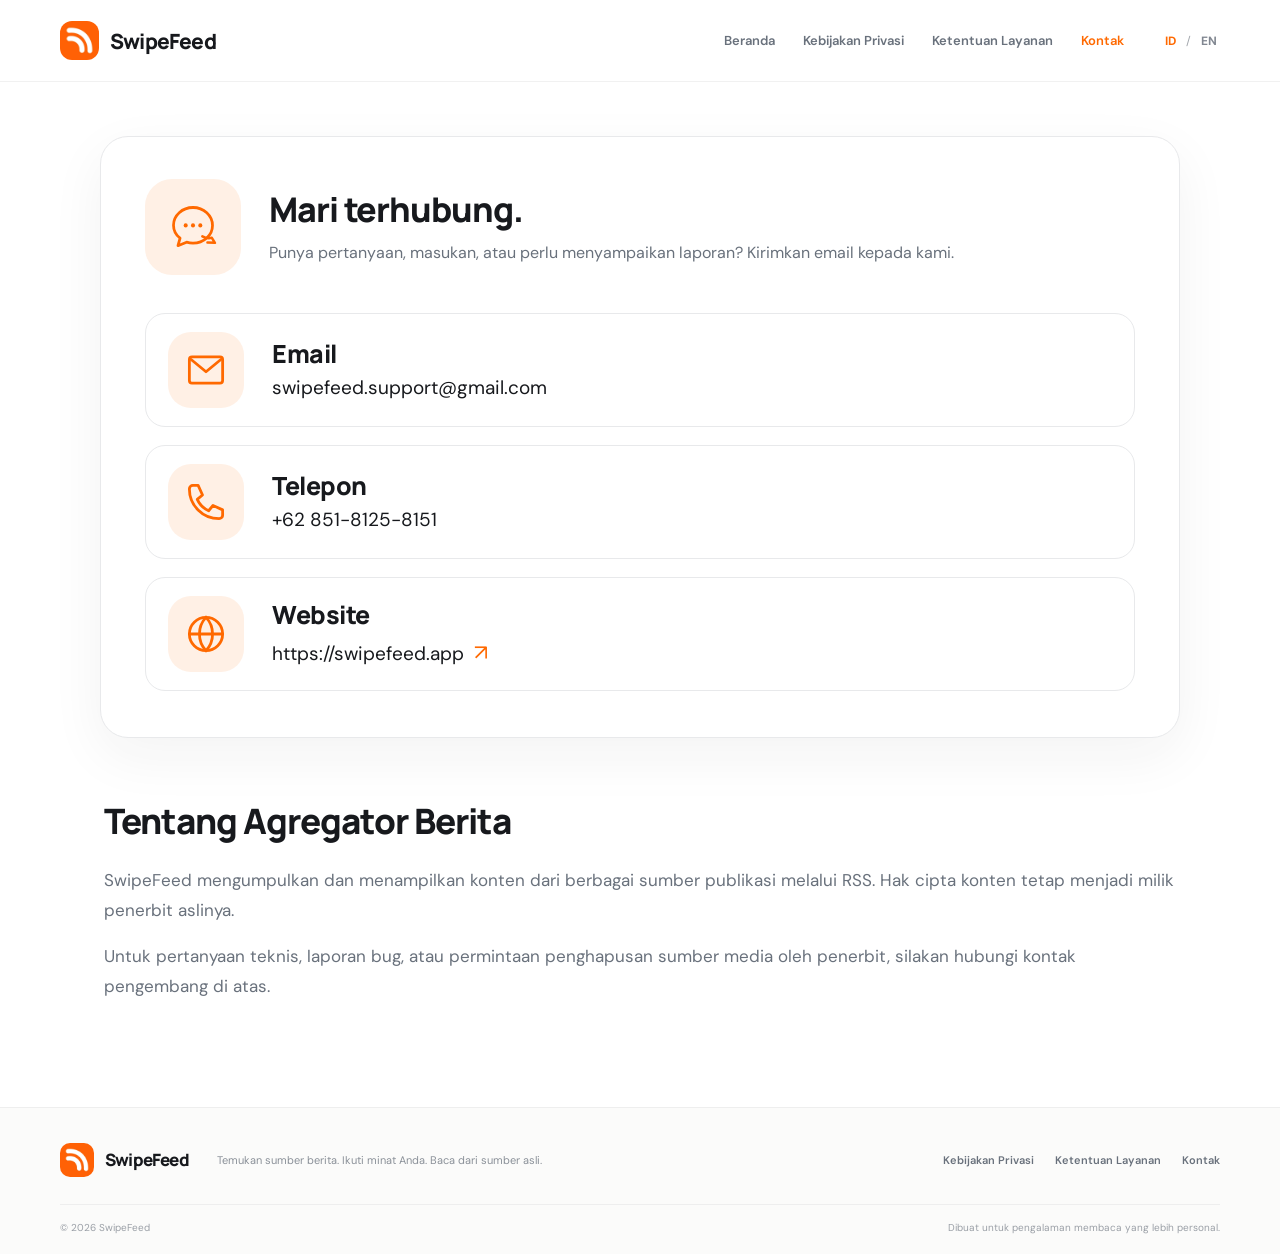
==== commit be68f1c3: "Add files via upload" ====
--- a/contact.html
+++ b/contact.html
@@ -1,28 +1,32 @@
-<!doctype html><html lang="id"><head><meta charset="utf-8"><meta name="viewport" content="width=device-width, initial-scale=1"><meta name="theme-color" content="#ff6900"><meta name="description" content="Hubungi tim SwipeFeed."><title>Contact — SwipeFeed</title><link rel="icon" type="image/webp" href="assets/swipefeed-logo.webp"><link rel="stylesheet" href="assets/style.css"><script defer src="assets/site.js"></script></head><body>
+<!doctype html><html lang="id"><head><meta charset="utf-8"><meta name="viewport" content="width=device-width, initial-scale=1"><meta name="theme-color" content="#ff6900"><meta name="description" content="Hubungi tim SwipeFeed."><title>Contact — SwipeFeed</title><link rel="icon" type="image/webp" href="assets/swipefeed-logo.webp"><link rel="stylesheet" href="assets/style.css?v=contact-center-20261117-1"><script defer src="assets/site.js"></script></head><body>
 <header class="site-header"><a class="brand" href="index.html"><img src="assets/swipefeed-logo.webp" alt="Logo SwipeFeed"><span>SwipeFeed</span></a><button class="menu-toggle" aria-label="Open navigation" aria-expanded="false">☰</button><nav class="main-nav"><a href="index.html" data-i18n="nav_home">Beranda</a><a href="privacy.html" data-i18n="nav_privacy">Kebijakan Privasi</a><a href="terms.html" data-i18n="nav_terms">Ketentuan Layanan</a><a class="active" href="contact.html" data-i18n="nav_contact">Kontak</a></nav><div class="language-switch"><button data-lang="id" class="selected">ID</button><span>/</span><button data-lang="en">EN</button></div></header>
 <main class="contact-wrap wrap">
   <section class="contact-card" aria-labelledby="contact-title">
     <div class="contact-card-heading">
       <div class="contact-symbol" aria-hidden="true">
-        <svg viewBox="0 0 48 48" fill="none" xmlns="http://www.w3.org/2000/svg"><rect x="5" y="9" width="38" height="30" rx="3" stroke="currentColor" stroke-width="3.2"/><path d="M7 12L24 26L41 12" stroke="currentColor" stroke-width="3.2" stroke-linecap="round" stroke-linejoin="round"/></svg>
+        <svg viewBox="0 0 64 64" fill="none" xmlns="http://www.w3.org/2000/svg" focusable="false">
+          <path d="M32 8C18.75 8 8 17.75 8 29.75C8 36.1 11.1 41.8 16.1 45.75L13.5 55L24.1 50.7C26.55 51.45 29.2 51.85 32 51.85C45.25 51.85 56 42.1 56 30.1C56 18.1 45.25 8 32 8Z" stroke="currentColor" stroke-width="3.4" stroke-linecap="round" stroke-linejoin="round"/>
+          <circle cx="23" cy="30" r="2.5" fill="currentColor"/><circle cx="32" cy="30" r="2.5" fill="currentColor"/><circle cx="41" cy="30" r="2.5" fill="currentColor"/>
+          <path d="M43.5 43.5C47.2 45.6 51.4 46.2 55.2 45.3L59 51.5L49.8 51.1" stroke="currentColor" stroke-width="3.1" stroke-linecap="round" stroke-linejoin="round"/>
+        </svg>
       </div>
       <div class="contact-heading-copy">
-        <h1 id="contact-title" data-i18n="contact_title">Informasi Kontak Pengembang</h1>
-        <p data-i18n="contact_intro">Hubungi kami untuk pertanyaan, masukan, atau permintaan terkait SwipeFeed.</p>
+        <h1 id="contact-title" data-i18n="contact_title">Mari terhubung.</h1>
+        <p data-i18n="contact_intro">Punya pertanyaan, masukan, atau perlu menyampaikan laporan? Kirimkan email kepada kami.</p>
       </div>
     </div>
 
     <div class="contact-methods">
       <a class="contact-method" href="mailto:swipefeed.support@gmail.com">
-        <span class="contact-method-icon" aria-hidden="true"><svg viewBox="0 0 48 48" fill="none" xmlns="http://www.w3.org/2000/svg"><rect x="5" y="9" width="38" height="30" rx="3" stroke="currentColor" stroke-width="3.2"/><path d="M7 12L24 26L41 12" stroke="currentColor" stroke-width="3.2" stroke-linecap="round" stroke-linejoin="round"/></svg></span>
+        <span class="contact-method-icon" aria-hidden="true"><svg width="48" height="48" viewBox="0 0 48 48" fill="none" xmlns="http://www.w3.org/2000/svg"><rect x="5" y="9" width="38" height="30" rx="3" stroke="currentColor" stroke-width="3.2"/><path d="M7 12L24 26L41 12" stroke="currentColor" stroke-width="3.2" stroke-linecap="round" stroke-linejoin="round"/></svg></span>
         <span class="contact-method-copy"><strong data-i18n="contact_email_title">Email</strong><span>swipefeed.support@gmail.com</span></span>
       </a>
       <a class="contact-method" href="tel:+6285181258151">
-        <span class="contact-method-icon" aria-hidden="true"><svg viewBox="0 0 48 48" fill="none" xmlns="http://www.w3.org/2000/svg"><path d="M15 5H9C6.8 5 5 6.8 5 9C5 27.8 20.2 43 39 43C41.2 43 43 41.2 43 39V33L32 28L27 34C20.8 31.2 16.8 27.2 14 21L20 16L15 5Z" stroke="currentColor" stroke-width="3.2" stroke-linecap="round" stroke-linejoin="round"/></svg></span>
+        <span class="contact-method-icon" aria-hidden="true"><svg width="48" height="48" viewBox="0 0 48 48" fill="none" xmlns="http://www.w3.org/2000/svg"><path d="M15 5H9C6.8 5 5 6.8 5 9C5 27.8 20.2 43 39 43C41.2 43 43 41.2 43 39V33L32 28L27 34C20.8 31.2 16.8 27.2 14 21L20 16L15 5Z" stroke="currentColor" stroke-width="3.2" stroke-linecap="round" stroke-linejoin="round"/></svg></span>
         <span class="contact-method-copy"><strong data-i18n="contact_phone_title">Telepon</strong><span>+62 851-8125-8151</span></span>
       </a>
       <a class="contact-method" href="https://swipefeed.app" target="_blank" rel="noopener noreferrer">
-        <span class="contact-method-icon" aria-hidden="true"><svg viewBox="0 0 48 48" fill="none" xmlns="http://www.w3.org/2000/svg"><circle cx="24" cy="24" r="19" stroke="currentColor" stroke-width="3.2"/><path d="M5 24H43M24 5C29 10.2 31.5 16.5 31.5 24C31.5 31.5 29 37.8 24 43C19 37.8 16.5 31.5 16.5 24C16.5 16.5 19 10.2 24 5Z" stroke="currentColor" stroke-width="3.2" stroke-linecap="round"/></svg></span>
+        <span class="contact-method-icon" aria-hidden="true"><svg width="48" height="48" viewBox="0 0 48 48" fill="none" xmlns="http://www.w3.org/2000/svg"><circle cx="24" cy="24" r="19" stroke="currentColor" stroke-width="3.2"/><path d="M5 24H43M24 5C29 10.2 31.5 16.5 31.5 24C31.5 31.5 29 37.8 24 43C19 37.8 16.5 31.5 16.5 24C16.5 16.5 19 10.2 24 5Z" stroke="currentColor" stroke-width="3.2" stroke-linecap="round"/></svg></span>
         <span class="contact-method-copy"><strong data-i18n="contact_website_title">Website</strong><span>https://swipefeed.app <span class="contact-external" aria-hidden="true">↗</span></span></span>
       </a>
     </div>
--- a/assets/style.css
+++ b/assets/style.css
@@ -51,3 +51,215 @@
  .contact-about p{font-size:14px;line-height:1.75;margin-bottom:13px}
 }
 @media(min-width:681px) and (max-width:900px){.contact-card{padding:34px}.contact-method-copy strong{font-size:22px}.contact-method-copy>span{font-size:17px}}
+
+
+/* Contact page hardening: scoped selectors + explicit SVG sizing */
+.contact-wrap.contact-wrap {
+  width: min(1080px, calc(100% - 48px));
+  max-width: 1080px;
+  margin-inline: auto;
+  padding: 54px 0 88px;
+}
+.contact-wrap .contact-card {
+  display: block !important;
+  width: 100%;
+  padding: 42px 44px 46px !important;
+  border: 1px solid #e8e9eb !important;
+  border-radius: 28px !important;
+  background: #fff !important;
+  box-shadow: 0 18px 55px rgba(28,30,35,.055) !important;
+}
+.contact-wrap .contact-card-heading {
+  display: flex !important;
+  align-items: center !important;
+  gap: 28px !important;
+  margin: 0 0 38px !important;
+}
+.contact-wrap .contact-symbol {
+  width: 96px !important;
+  height: 96px !important;
+  flex: 0 0 96px !important;
+  display: grid !important;
+  place-items: center !important;
+  border-radius: 27px !important;
+  background: #fff0e5 !important;
+  color: #ff6900 !important;
+  font-size: initial !important;
+}
+.contact-wrap .contact-symbol svg {
+  display: block !important;
+  width: 52px !important;
+  height: 52px !important;
+  max-width: 100% !important;
+  max-height: 100% !important;
+}
+.contact-wrap .contact-heading-copy { min-width: 0; }
+.contact-wrap .contact-heading-copy h1 {
+  margin: 0 0 9px !important;
+  color: #17191d !important;
+  font: 800 clamp(25px,3vw,34px)/1.25 Manrope,sans-serif !important;
+  letter-spacing: -1.1px !important;
+}
+.contact-wrap .contact-heading-copy p {
+  margin: 0 !important;
+  color: #69717c !important;
+  font: 400 16px/1.65 'DM Sans',Arial,sans-serif !important;
+}
+.contact-wrap .contact-methods {
+  display: grid !important;
+  grid-template-columns: 1fr !important;
+  gap: 18px !important;
+}
+.contact-wrap a.contact-method {
+  display: flex !important;
+  align-items: center !important;
+  gap: 28px !important;
+  width: 100% !important;
+  min-height: 112px !important;
+  padding: 18px 22px !important;
+  border: 1px solid #e8e9eb !important;
+  border-radius: 20px !important;
+  background: #fff !important;
+  color: #17191d !important;
+  text-decoration: none !important;
+  box-shadow: none !important;
+  transform: none !important;
+}
+.contact-wrap a.contact-method:hover {
+  border-color: #ffd2b5 !important;
+  box-shadow: 0 8px 24px rgba(28,30,35,.045) !important;
+}
+.contact-wrap .contact-method-icon {
+  display: grid !important;
+  place-items: center !important;
+  width: 76px !important;
+  height: 76px !important;
+  flex: 0 0 76px !important;
+  border-radius: 23px !important;
+  background: #fff0e5 !important;
+  color: #ff6900 !important;
+  font-size: initial !important;
+}
+.contact-wrap .contact-method-icon svg {
+  display: block !important;
+  width: 42px !important;
+  height: 42px !important;
+  max-width: 100% !important;
+  max-height: 100% !important;
+  overflow: visible !important;
+}
+.contact-wrap .contact-method-copy {
+  display: flex !important;
+  flex-direction: column !important;
+  align-items: flex-start !important;
+  justify-content: center !important;
+  gap: 5px !important;
+  min-width: 0 !important;
+}
+.contact-wrap .contact-method-copy strong {
+  display: block !important;
+  margin: 0 !important;
+  color: #17191d !important;
+  font: 800 25px/1.25 Manrope,sans-serif !important;
+  letter-spacing: -.5px !important;
+}
+.contact-wrap .contact-method-copy > span {
+  display: block !important;
+  margin: 0 !important;
+  color: #17191d !important;
+  font: 400 19px/1.5 'DM Sans',Arial,sans-serif !important;
+  overflow-wrap: anywhere !important;
+}
+.contact-wrap .contact-external {
+  display: inline !important;
+  color: #ff6900 !important;
+  font-size: 22px !important;
+  margin-left: 5px !important;
+}
+.contact-wrap .contact-about {
+  padding: 62px 4px 0 !important;
+}
+.contact-wrap .contact-about h2 {
+  margin: 0 0 22px !important;
+  color: #17191d !important;
+  font: 800 clamp(27px,3vw,35px)/1.25 Manrope,sans-serif !important;
+  letter-spacing: -1px !important;
+}
+.contact-wrap .contact-about p {
+  margin: 0 0 17px !important;
+  color: #69717c !important;
+  font: 400 17px/1.75 'DM Sans',Arial,sans-serif !important;
+}
+@media (max-width: 680px) {
+  .contact-wrap.contact-wrap {
+    width: calc(100% - 36px);
+    padding: 34px 0 64px;
+  }
+  .contact-wrap .contact-card {
+    padding: 27px 22px 24px !important;
+    border-radius: 23px !important;
+  }
+  .contact-wrap .contact-card-heading {
+    align-items: flex-start !important;
+    gap: 17px !important;
+    margin-bottom: 26px !important;
+  }
+  .contact-wrap .contact-symbol {
+    width: 66px !important;
+    height: 66px !important;
+    flex-basis: 66px !important;
+    border-radius: 19px !important;
+  }
+  .contact-wrap .contact-symbol svg {
+    width: 37px !important;
+    height: 37px !important;
+  }
+  .contact-wrap .contact-heading-copy h1 {
+    font-size: 22px !important;
+    letter-spacing: -.65px !important;
+    margin: 1px 0 7px !important;
+  }
+  .contact-wrap .contact-heading-copy p {
+    font-size: 13px !important;
+    line-height: 1.6 !important;
+  }
+  .contact-wrap .contact-methods { gap: 12px !important; }
+  .contact-wrap a.contact-method {
+    min-height: 82px !important;
+    gap: 16px !important;
+    padding: 12px 13px !important;
+    border-radius: 17px !important;
+  }
+  .contact-wrap .contact-method-icon {
+    width: 54px !important;
+    height: 54px !important;
+    flex-basis: 54px !important;
+    border-radius: 16px !important;
+  }
+  .contact-wrap .contact-method-icon svg {
+    width: 31px !important;
+    height: 31px !important;
+  }
+  .contact-wrap .contact-method-copy { gap: 3px !important; }
+  .contact-wrap .contact-method-copy strong {
+    font-size: 17px !important;
+    letter-spacing: -.2px !important;
+  }
+  .contact-wrap .contact-method-copy > span {
+    font-size: 14px !important;
+    line-height: 1.45 !important;
+  }
+  .contact-wrap .contact-external { font-size: 17px !important; }
+  .contact-wrap .contact-about { padding: 39px 4px 0 !important; }
+  .contact-wrap .contact-about h2 {
+    font-size: 24px !important;
+    letter-spacing: -.6px !important;
+    margin-bottom: 13px !important;
+  }
+  .contact-wrap .contact-about p {
+    font-size: 14px !important;
+    line-height: 1.75 !important;
+    margin-bottom: 13px !important;
+  }
+}
+\n\n/* Contact hero: centered conversation icon and introduction */\n.contact-wrap .contact-card-heading {\n  display: flex !important;\n  flex-direction: column !important;\n  align-items: center !important;\n  justify-content: center !important;\n  gap: 12px !important;\n  margin: 0 0 38px !important;\n  text-align: center !important;\n}\n.contact-wrap .contact-symbol {\n  width: 96px !important;\n  height: 96px !important;\n  flex: 0 0 96px !important;\n  margin: 0 auto !important;\n  border-radius: 27px !important;\n  background: #fff0e5 !important;\n  color: #ff6900 !important;\n}\n.contact-wrap .contact-symbol svg {\n  display: block !important;\n  width: 58px !important;\n  height: 58px !important;\n  max-width: 100% !important;\n  max-height: 100% !important;\n}\n.contact-wrap .contact-heading-copy {\n  width: 100% !important;\n  max-width: 820px !important;\n  min-width: 0 !important;\n  text-align: center !important;\n}\n.contact-wrap .contact-heading-copy h1 {\n  margin: 0 0 10px !important;\n  text-align: center !important;\n  font: 800 clamp(32px, 4.2vw, 48px)/1.15 Manrope, sans-serif !important;\n  letter-spacing: -1.8px !important;\n}\n.contact-wrap .contact-heading-copy p {\n  max-width: 760px !important;\n  margin: 0 auto !important;\n  text-align: center !important;\n  font: 400 17px/1.65 'DM Sans', Arial, sans-serif !important;\n  color: #69717c !important;\n}\n@media (max-width: 680px) {\n  .contact-wrap .contact-card-heading {\n    gap: 12px !important;\n    margin-bottom: 26px !important;\n  }\n  .contact-wrap .contact-symbol {\n    width: 72px !important;\n    height: 72px !important;\n    flex-basis: 72px !important;\n    border-radius: 21px !important;\n  }\n  .contact-wrap .contact-symbol svg {\n    width: 45px !important;\n    height: 45px !important;\n  }\n  .contact-wrap .contact-heading-copy h1 {\n    font-size: 29px !important;\n    letter-spacing: -1px !important;\n    margin-bottom: 8px !important;\n  }\n  .contact-wrap .contact-heading-copy p {\n    font-size: 14px !important;\n    line-height: 1.65 !important;\n  }\n}\n
